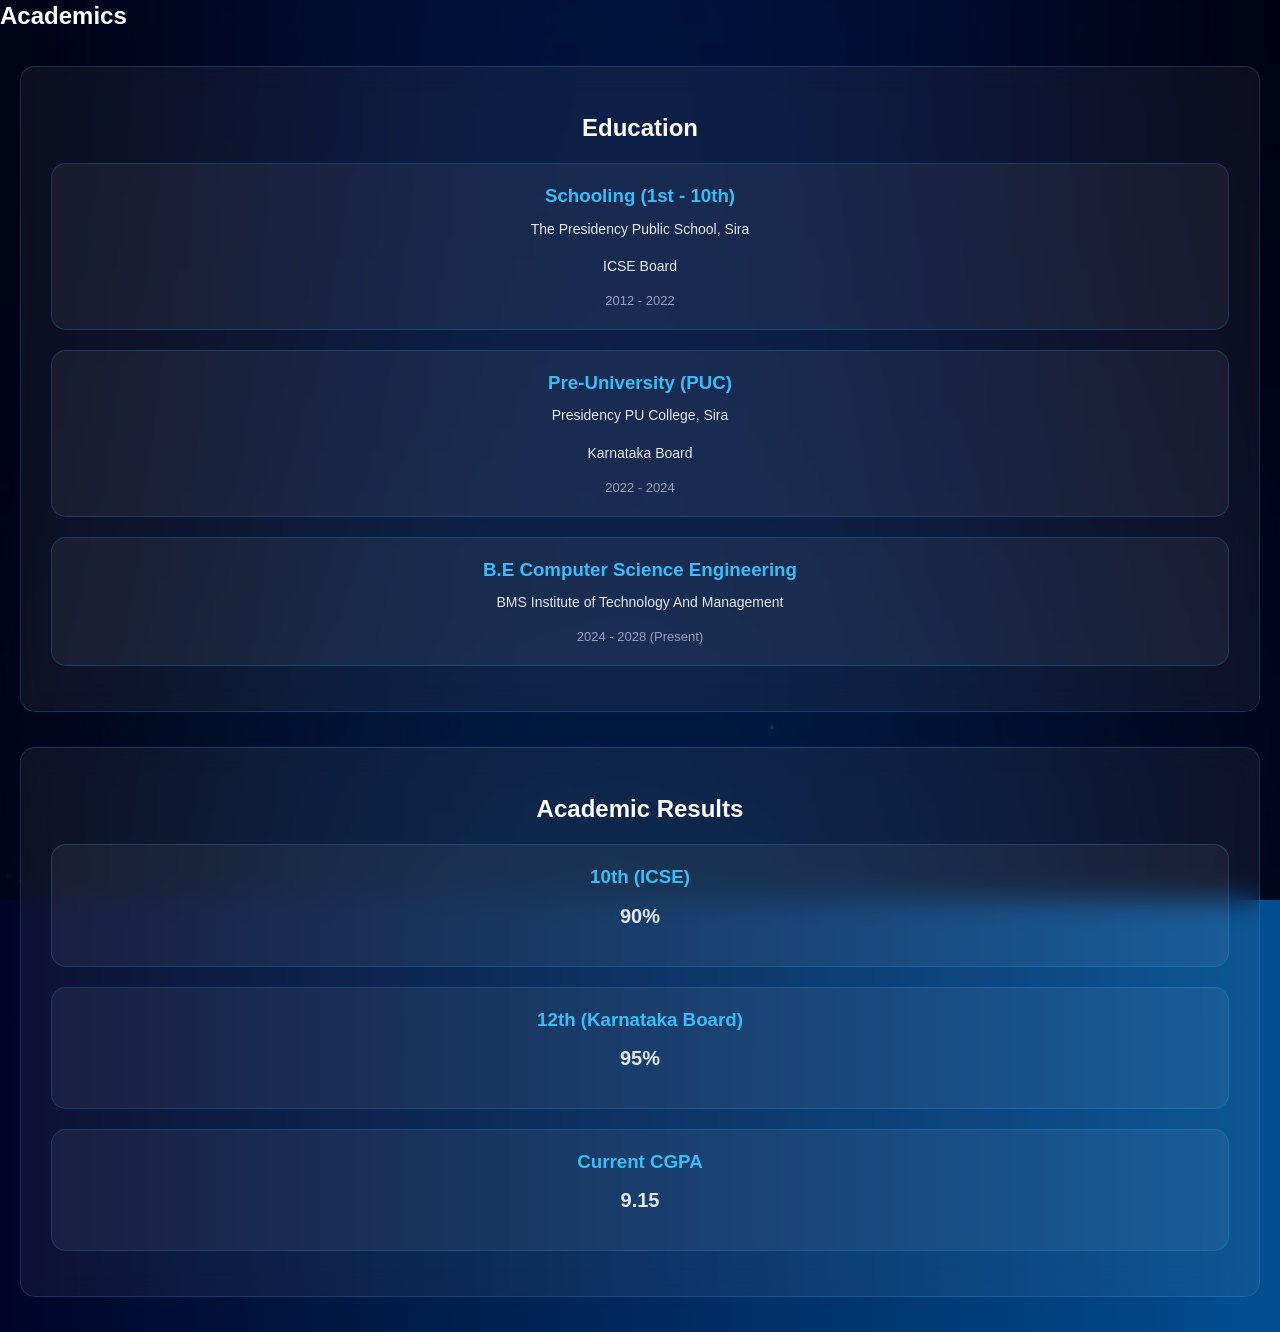
==== academics.html @ 0596db0f "Built My Portfolio website" ====
<!DOCTYPE html>
<html lang="en">
<head>
    <meta charset="UTF-8">
    <meta name="viewport" content="width=device-width, initial-scale=1.0">
    <title>Academics</title>

    <!-- SAME CSS -->
    <link rel="stylesheet" href="style.css">
</head>

<body>

<!-- 🔥 BACKGROUND -->
<div class="bg"></div>

<section class="page-title">
    <h1>Academics</h1>
</section>

<!-- 🎓 EDUCATION -->
<section class="big-card">

    <h2>Education</h2>

    <div class="edu-box">
        <h3>Schooling (1st - 10th)</h3>
        <p>The Presidency Public School, Sira</p>
        <p>ICSE Board</p>
        <span>2012 - 2022</span>
    </div>

    <div class="edu-box">
        <h3>Pre-University (PUC)</h3>
        <p>Presidency PU College, Sira</p>
        <p>Karnataka Board</p>
        <span>2022 - 2024</span>
    </div>

    <div class="edu-box">
        <h3>B.E Computer Science Engineering</h3>
        <p>BMS Institute of Technology And Management</p>
        <span>2024 - 2028 (Present)</span>
    </div>

</section>

<!-- 📊 RESULTS -->
<section class="big-card">

    <h2>Academic Results</h2>

    <div class="result-box">
        <h3>10th (ICSE)</h3>
        <p>90%</p>
    </div>

    <div class="result-box">
        <h3>12th (Karnataka Board)</h3>
        <p>95%</p>
    </div>

    <div class="result-box">
        <h3>Current CGPA</h3>
        <p>9.15</p>
    </div>

</section>

</body>
</html>
---- style.css ----
/* ================= GLOBAL ================= */
* {
    margin: 0;
    padding: 0;
    box-sizing: border-box;
    font-family: Arial, sans-serif;
}

body {
    color: white;
    overflow-x: hidden;
    background: linear-gradient(to right, #000428, #004e92);
}

/* ================= BACKGROUND ================= */
.bg {
    position: fixed;
    width: 100%;
    height: 100%;
    background: url('bg.jpg') no-repeat center/cover;
    z-index: -1;
}

.bg::after {
    content: "";
    position: absolute;
    width: 100%;
    height: 100%;
    background: rgba(0, 0, 0, 0.65);
}

/* ================= PROFILE ================= */
.profile {
    text-align: center;
    padding: 70px 20px 40px;
}

.profile img {
    width: 180px;
    height: 200px;
    border-radius: 10px;
    object-fit: cover;
    padding: 5px;
    background: linear-gradient(135deg, #38bdf8, #6366f1);

    box-shadow: 0 10px 30px rgba(0,0,0,0.6),
                0 0 20px rgba(56,189,248,0.4);

    transition: 0.3s;
}

.profile img:hover {
    transform: scale(1.05);
    box-shadow: 0 15px 40px rgba(0,0,0,0.8),
                0 0 25px rgba(56,189,248,0.6);
}

.profile h1 {
    font-size: 30px;
    color: #38bdf8;
}

.profile p {
    margin: 6px 0;
}

.summary {
    margin-top: 10px;
    font-size: 15px;
    color: #cbd5f5;
}

/* ================= COMMON CARD STYLE ================= */
.big-card,
.project-card,
.problem-box,
.journey-box,
.edu-box,
.result-box {
    background: rgba(255,255,255,0.05);
    border-radius: 15px;
    border: 1px solid rgba(56,189,248,0.2);
    transition: all 0.3s ease;
}

/* 🔥 UNIVERSAL HOVER EFFECT */
.big-card:hover,
.project-card:hover,
.problem-box:hover,
.journey-box:hover,
.edu-box:hover,
.result-box:hover {
    transform: translateY(-8px) scale(1.01);
    border-color: rgba(56,189,248,0.6);
    box-shadow: 
        0 15px 40px rgba(0,0,0,0.6),
        0 0 15px rgba(56,189,248,0.4);
}

/* ================= BIG CARD ================= */
.big-card {
    margin: 35px 20px;
    padding: 45px 30px;
    backdrop-filter: blur(14px);
    text-align: center;
}

/* ================= BUTTON ================= */
.btn {
    display: inline-block;
    padding: 10px 20px;
    background: linear-gradient(135deg, #38bdf8, #0ea5e9);
    color: black;
    text-decoration: none;
    border-radius: 8px;
    font-size: 14px;
    transition: 0.3s;
}

.btn:hover {
    transform: scale(1.05);
    box-shadow: 0 0 15px rgba(56,189,248,0.6);
}

/* ================= EDUCATION ================= */
.edu-box {
    margin-top: 20px;
    padding: 20px;
}

.edu-box h3 {
    color: #38bdf8;
    margin-bottom: 8px;
}

.edu-box p {
    font-size: 14px;
    color: #e2e8f0;
}

.edu-box span {
    font-size: 13px;
    color: #94a3b8;
}

/* ================= RESULT ================= */
.result-box {
    margin-top: 20px;
    padding: 20px;
    text-align: center;
}

.result-box h3 {
    color: #38bdf8;
    margin-bottom: 8px;
}

.result-box p {
    font-size: 20px;
    font-weight: bold;
    color: #e2e8f0;
}

/* ================= PROJECTS ================= */
.projects {
    padding: 50px 20px;
    text-align: center;
}

.projects h1 {
    font-size: 34px;
    margin-bottom: 30px;
    color: #8fd3ff;
}

.section-title {
    font-size: 26px;
    margin-bottom: 20px;
    color: #4fc3f7;
}

.project-card {
    width: 85%;
    margin: 25px auto;
    padding: 25px;
}

.project-card h2 {
    color: #4fc3f7;
    margin-bottom: 10px;
}

.project-card p {
    color: #ddd;
    line-height: 1.7;
    font-size: 15px;
}

.status-box {
    margin-top: 15px;
    padding: 12px;
    border-radius: 10px;
    background: rgba(255,255,255,0.03);
    border: 1px solid rgba(79,195,247,0.3);
    color: #cfefff;
    font-size: 14px;
}

/* ================= PROBLEM ================= */
.problem-section {
    padding: 50px 20px;
    text-align: center;
}

.problem-section h1 {
    font-size: 34px;
    color: #8fd3ff;
}

.problem-box {
    width: 85%;
    margin: 20px auto;
    padding: 25px;
    text-align: left;
}

/* ================= JOURNEY ================= */
.journey-section {
    padding: 50px 20px;
    text-align: center;
}

.journey-section h1 {
    font-size: 34px;
    color: #8fd3ff;
}

.journey-box {
    width: 85%;
    margin: 25px auto;
    padding: 25px;
    text-align: left;
}

/* ================= COMMON TEXT ================= */
.subtitle {
    max-width: 700px;
    margin: 0 auto 30px;
    color: #ddd;
}

ul {
    padding-left: 20px;
}

li {
    margin-bottom: 10px;
    color: #ddd;
}

/* ================= MOBILE ================= */
@media (max-width: 768px) {

    .project-card,
    .problem-box,
    .journey-box {
        width: 95%;
        padding: 18px;
    }

    .projects h1,
    .problem-section h1,
    .journey-section h1 {
        font-size: 26px;
    }

    .project-card p,
    li {
        font-size: 14px;
    }
}

@media (max-width: 600px) {

    .profile img {
        width: 110px;
        height: 110px;
    }

    .profile h1 {
        font-size: 22px;
    }

    .big-card {
        padding: 30px 20px;
        margin: 25px 15px;
    }
}
/* 🔥 GLOBAL TEXT SPACING FIX */
p {
    line-height: 1.8;
    margin-bottom: 12px;
}

li {
    line-height: 1.7;
    margin-bottom: 10px;
}

/* 🔥 HEADINGS SPACING */
h1, h2, h3 {
    line-height: 1.3;
    margin-bottom: 12px;
}

/* 🔥 BOX CONTENT SPACING */
.project-card p,
.problem-box p,
.journey-box p {
    line-height: 1.8;
    margin-bottom: 12px;
}

.project-card ul,
.problem-box ul,
.journey-box ul {
    margin-top: 10px;
}

/* 🔥 STATUS BOX FIX */
.status-box {
    line-height: 1.6;
}

/* 🔥 PREVENT TEXT OVERFLOW */
.project-card,
.problem-box,
.journey-box {
    word-wrap: break-word;
    overflow-wrap: break-word;
}

/* 🔥 EXTRA BOTTOM SPACE (fix overlapping end) */
.projects,
.problem-section,
.journey-section {
    padding-bottom: 60px;
}
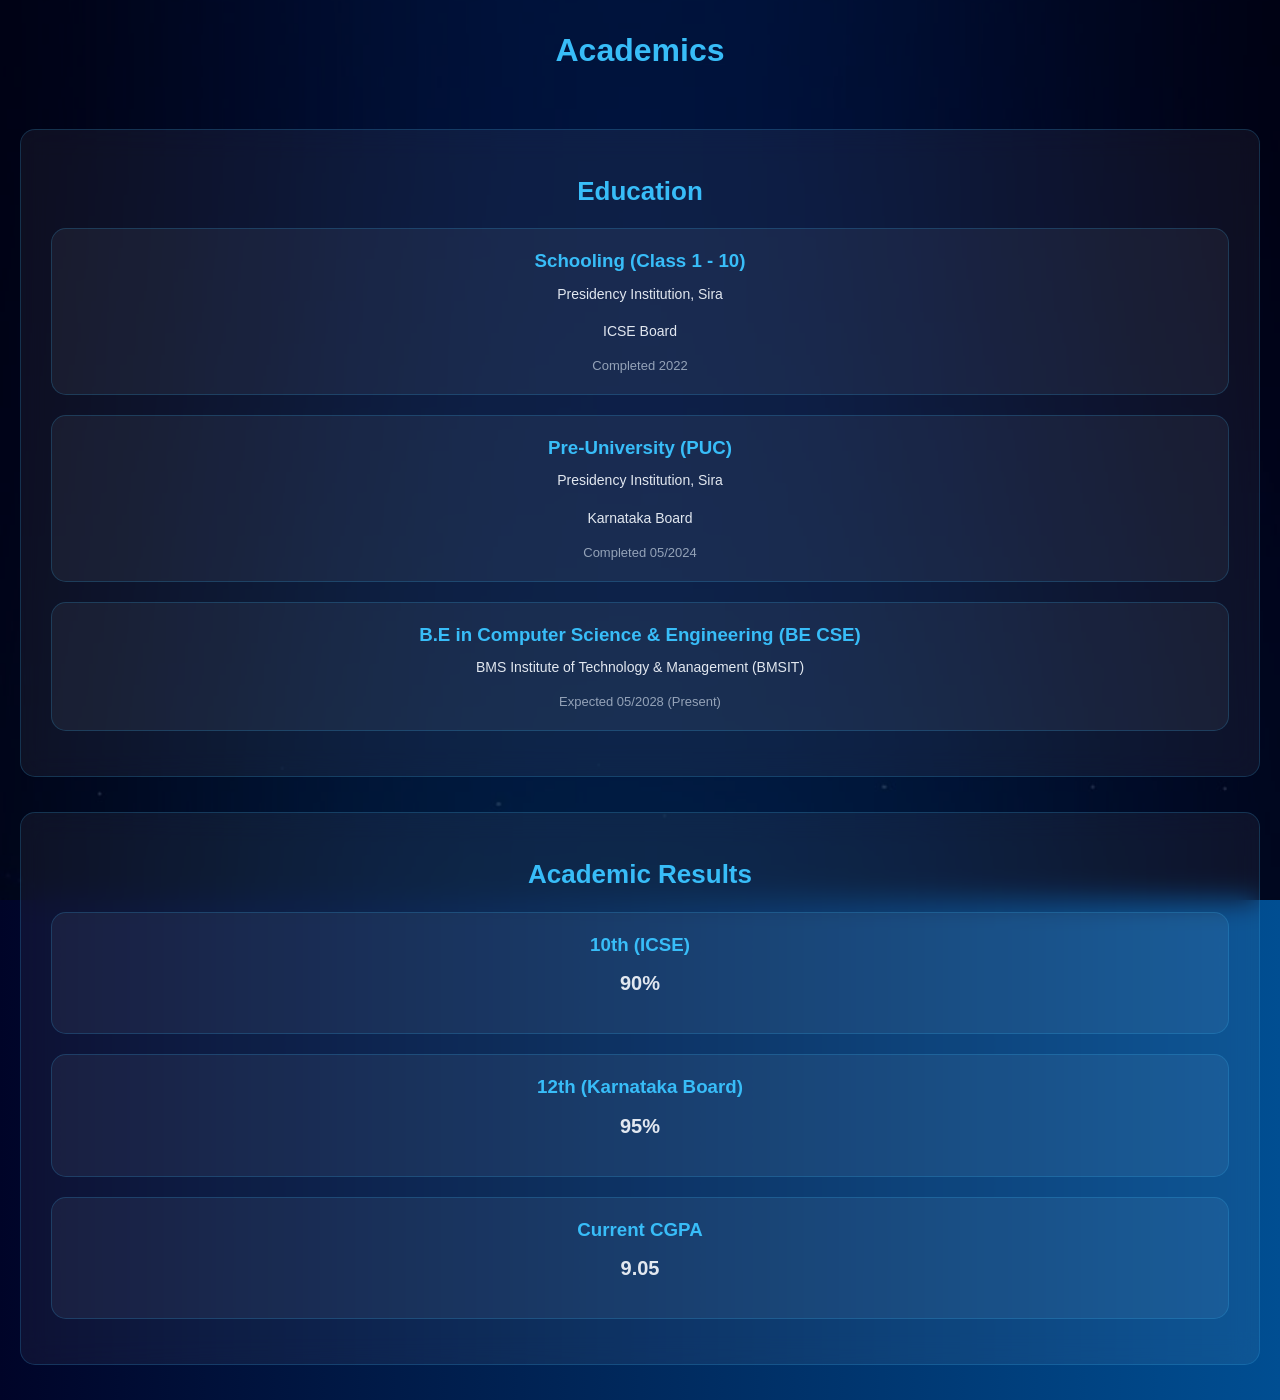
==== commit c1fb9ea1: "UPDATED MY PORTFOLIO WEBSITE" ====
--- a/academics.html
+++ b/academics.html
@@ -5,7 +5,6 @@
     <meta name="viewport" content="width=device-width, initial-scale=1.0">
     <title>Academics</title>
 
-    <!-- SAME CSS -->
     <link rel="stylesheet" href="style.css">
 </head>
 
@@ -14,6 +13,7 @@
 <!-- 🔥 BACKGROUND -->
 <div class="bg"></div>
 
+<!-- 🔥 PAGE TITLE -->
 <section class="page-title">
     <h1>Academics</h1>
 </section>
@@ -24,23 +24,23 @@
     <h2>Education</h2>
 
     <div class="edu-box">
-        <h3>Schooling (1st - 10th)</h3>
-        <p>The Presidency Public School, Sira</p>
+        <h3>Schooling (Class 1 - 10)</h3>
+        <p>Presidency Institution, Sira</p>
         <p>ICSE Board</p>
-        <span>2012 - 2022</span>
+        <span>Completed 2022</span>
     </div>
 
     <div class="edu-box">
         <h3>Pre-University (PUC)</h3>
-        <p>Presidency PU College, Sira</p>
+        <p>Presidency Institution, Sira</p>
         <p>Karnataka Board</p>
-        <span>2022 - 2024</span>
+        <span>Completed 05/2024</span>
     </div>
 
     <div class="edu-box">
-        <h3>B.E Computer Science Engineering</h3>
-        <p>BMS Institute of Technology And Management</p>
-        <span>2024 - 2028 (Present)</span>
+        <h3>B.E in Computer Science & Engineering (BE CSE)</h3>
+        <p>BMS Institute of Technology & Management (BMSIT)</p>
+        <span>Expected 05/2028 (Present)</span>
     </div>
 
 </section>
@@ -62,7 +62,7 @@
 
     <div class="result-box">
         <h3>Current CGPA</h3>
-        <p>9.15</p>
+        <p>9.05</p>
     </div>
 
 </section>
--- a/style.css
+++ b/style.css
@@ -345,4 +345,28 @@
 .problem-section,
 .journey-section {
     padding-bottom: 60px;
+}
+/* 🔥 PAGE TITLE FIX */
+.page-title {
+    text-align: center;
+    padding: 30px 10px 10px;
+}
+
+.page-title h1 {
+    font-size: 32px;
+    color: #38bdf8;   /* 🔥 FIXED COLOR */
+    font-weight: bold;
+}
+
+/* 🔥 BIG CARD HEADING ALIGNMENT */
+.big-card h2 {
+    font-size: 26px;
+    margin-bottom: 20px;
+    color: #38bdf8;
+    text-align: center;   /* 🔥 CENTER ALIGN */
+}
+
+/* 🔥 CENTER RESULT BOX CONTENT */
+.result-box {
+    text-align: center;
 }
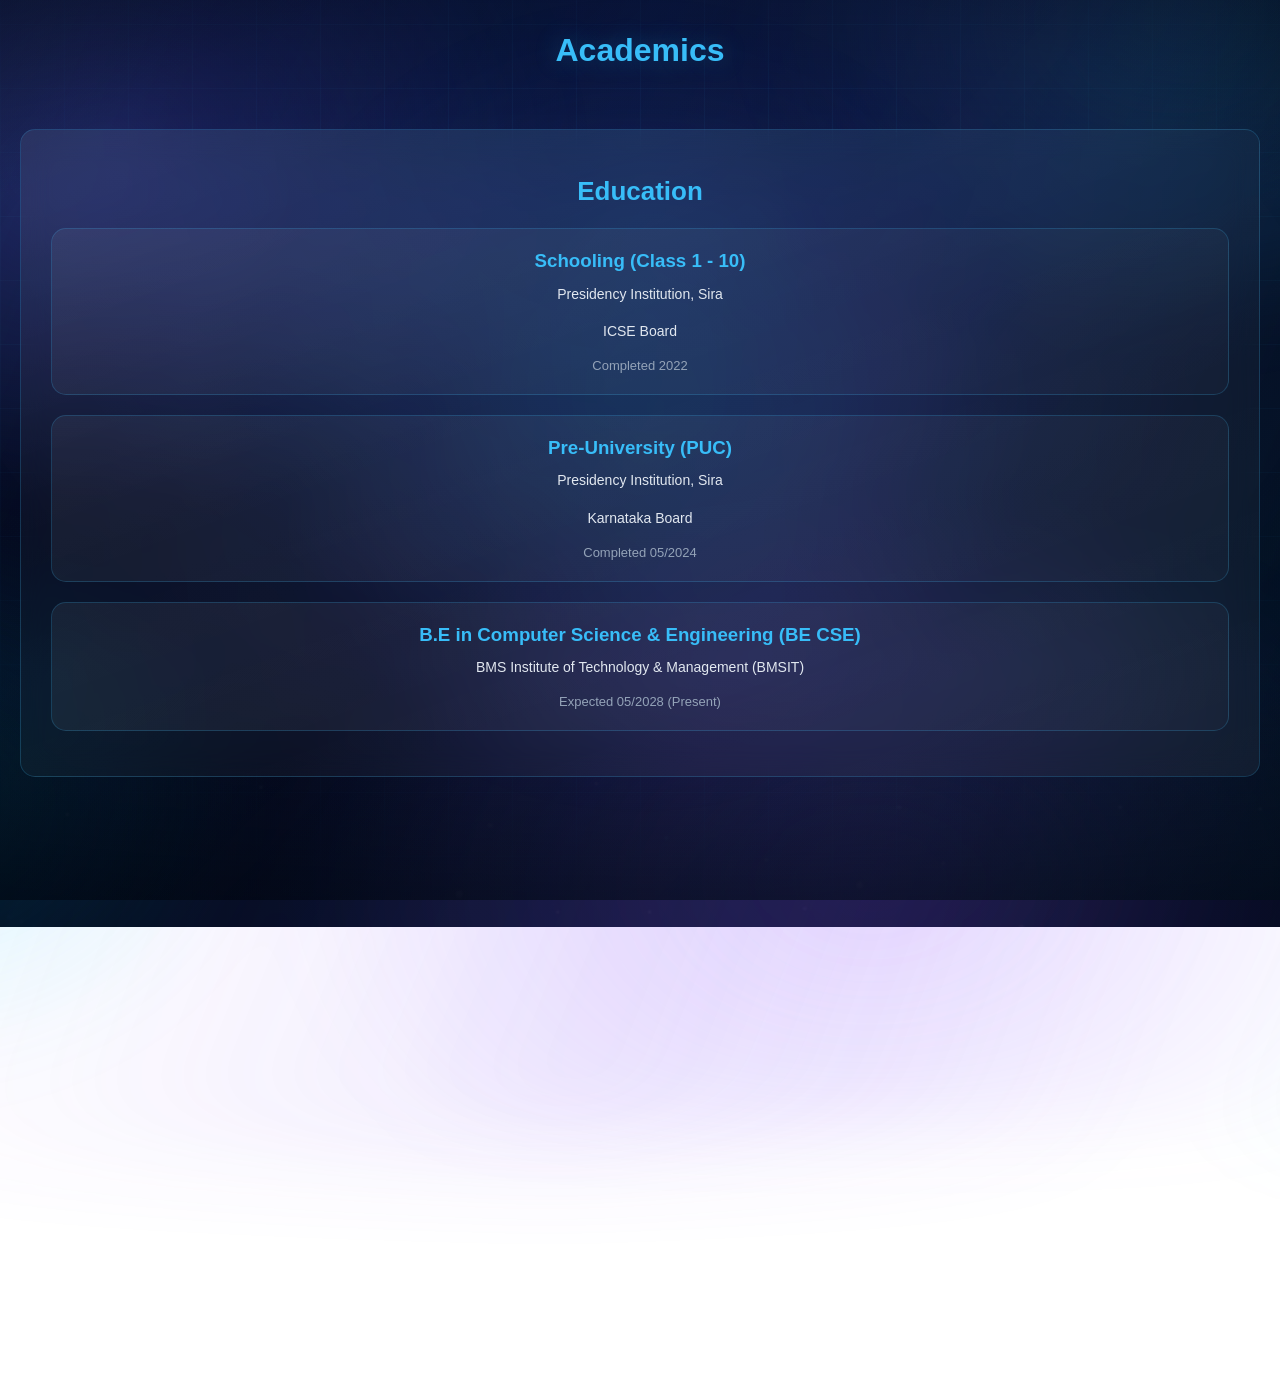
==== commit eddd397f: "UPDATED MY PORTFOLIO WEBSITE" ====
--- a/academics.html
+++ b/academics.html
@@ -6,6 +6,9 @@
     <title>Academics</title>
 
     <link rel="stylesheet" href="style.css">
+
+    <!-- Ambient background / motion system (visual only) -->
+    <script src="ambient.js"></script>
 </head>
 
 <body>
--- a/style.css
+++ b/style.css
@@ -369,4 +369,636 @@
 /* 🔥 CENTER RESULT BOX CONTENT */
 .result-box {
     text-align: center;
-}+}
+
+/* =================================================================
+   ✦ AMBIENT CINEMATIC BACKGROUND SYSTEM
+   Background / lighting / motion only. No layout or content changes.
+   All layers are fixed, pointer-events:none and sit behind content.
+   ================================================================= */
+
+:root {
+    /* Mouse parallax offsets, updated by ambient.js (-1 .. 1) */
+    --mx: 0;
+    --my: 0;
+
+    --amb-sky:     56, 189, 248;
+    --amb-indigo:  99, 102, 241;
+    --amb-cyan:    34, 211, 238;
+    --amb-violet: 139, 92, 246;
+}
+
+/* Deepen the base so light layers read as light, not haze */
+body {
+    background: radial-gradient(120% 120% at 50% -10%, #061733 0%, #030b1c 45%, #01060f 100%);
+    background-attachment: fixed;
+}
+
+/* ---------- Layer 0: photo base (existing .bg) ---------- */
+.bg {
+    z-index: -6;
+    transform: translate3d(calc(var(--mx) * -8px), calc(var(--my) * -8px), 0) scale(1.06);
+    transition: transform 1.2s cubic-bezier(.22, .61, .36, 1);
+    will-change: transform;
+}
+
+.bg::after {
+    /* keep the existing darkening, add a cool cinematic grade */
+    background:
+        radial-gradient(100% 100% at 50% 0%, rgba(6, 23, 51, .55) 0%, rgba(2, 8, 20, .82) 70%),
+        rgba(0, 0, 0, .55);
+}
+
+/* ---------- Layer 1: slow multi-gradient mesh ---------- */
+body::before {
+    content: "";
+    position: fixed;
+    inset: -25%;
+    z-index: -5;
+    pointer-events: none;
+    background:
+        radial-gradient(38% 42% at 22% 28%, rgba(var(--amb-indigo), .28) 0%, transparent 62%),
+        radial-gradient(34% 38% at 78% 18%, rgba(var(--amb-sky), .22) 0%, transparent 64%),
+        radial-gradient(46% 44% at 62% 82%, rgba(var(--amb-violet), .20) 0%, transparent 66%),
+        radial-gradient(30% 34% at 12% 76%, rgba(var(--amb-cyan), .16) 0%, transparent 62%);
+    filter: blur(38px) saturate(115%);
+    animation: amb-mesh 44s ease-in-out infinite alternate;
+    will-change: transform, opacity;
+}
+
+@keyframes amb-mesh {
+    0%   { transform: translate3d(0, 0, 0) scale(1);      opacity: .85; }
+    35%  { transform: translate3d(2.5%, -2%, 0) scale(1.07); opacity: 1; }
+    70%  { transform: translate3d(-2%, 1.5%, 0) scale(1.03); opacity: .9; }
+    100% { transform: translate3d(1%, 2.5%, 0) scale(1.09);  opacity: .95; }
+}
+
+/* ---------- Layer 2: aurora ribbons ---------- */
+body::after {
+    content: "";
+    position: fixed;
+    inset: -30% -15%;
+    z-index: -4;
+    pointer-events: none;
+    background:
+        linear-gradient(112deg,
+            transparent 12%,
+            rgba(var(--amb-sky), .16) 26%,
+            transparent 38%,
+            rgba(var(--amb-violet), .14) 54%,
+            transparent 66%,
+            rgba(var(--amb-cyan), .12) 80%,
+            transparent 92%);
+    background-size: 220% 220%;
+    background-position: 50% 50%;
+    filter: blur(46px);
+    opacity: .8;
+    /* transform-only so the blur is rasterised once and composited on the GPU */
+    animation: amb-aurora 38s ease-in-out infinite alternate;
+    will-change: transform;
+}
+
+@keyframes amb-aurora {
+    0%   { transform: translate3d(-6%, 0, 0) skewY(-3deg) scale(1);     opacity: .62; }
+    50%  { transform: translate3d(4%, 2%, 0) skewY(2deg) scale(1.08);   opacity: .9; }
+    100% { transform: translate3d(-2%, -2%, 0) skewY(-2deg) scale(1.03); opacity: .7; }
+}
+
+/* ---------- Ambient stage (injected by ambient.js) ---------- */
+.ambient {
+    position: fixed;
+    inset: 0;
+    z-index: -3;
+    overflow: hidden;
+    pointer-events: none;
+    contain: layout paint style;
+}
+
+/* --- Tech grid with slow parallax drift --- */
+.ambient-grid {
+    position: absolute;
+    inset: -40%;
+    background-image:
+        linear-gradient(rgba(var(--amb-sky), .085) 1px, transparent 1px),
+        linear-gradient(90deg, rgba(var(--amb-sky), .085) 1px, transparent 1px);
+    background-size: 64px 64px;
+    -webkit-mask-image: radial-gradient(58% 52% at 50% 42%, #000 0%, transparent 78%);
+            mask-image: radial-gradient(58% 52% at 50% 42%, #000 0%, transparent 78%);
+    transform: translate3d(calc(var(--mx) * 14px), calc(var(--my) * 14px), 0);
+    transition: transform 1.4s cubic-bezier(.22, .61, .36, 1);
+    animation: amb-grid 60s linear infinite;
+    will-change: transform;
+}
+
+@keyframes amb-grid {
+    from { background-position: 0 0, 0 0; }
+    to   { background-position: 64px 128px, 128px 64px; }
+}
+
+/* --- Drifting glow orbs --- */
+.ambient-orb {
+    position: absolute;
+    border-radius: 50%;
+    filter: blur(70px);
+    opacity: 0;
+    will-change: transform, opacity;
+}
+
+.ambient-orb.o1 {
+    width: 46vmax; height: 46vmax;
+    left: -12vmax; top: -10vmax;
+    background: radial-gradient(circle at 35% 35%, rgba(var(--amb-sky), .34), transparent 68%);
+    animation: amb-orb-1 42s ease-in-out infinite alternate;
+}
+
+.ambient-orb.o2 {
+    width: 40vmax; height: 40vmax;
+    right: -14vmax; top: 8vh;
+    background: radial-gradient(circle at 60% 40%, rgba(var(--amb-violet), .30), transparent 68%);
+    animation: amb-orb-2 52s ease-in-out infinite alternate;
+}
+
+.ambient-orb.o3 {
+    width: 52vmax; height: 52vmax;
+    left: 18vw; bottom: -22vmax;
+    background: radial-gradient(circle at 45% 55%, rgba(var(--amb-indigo), .30), transparent 70%);
+    animation: amb-orb-3 60s ease-in-out infinite alternate;
+}
+
+.ambient-orb.o4 {
+    width: 30vmax; height: 30vmax;
+    right: 10vw; bottom: -6vmax;
+    background: radial-gradient(circle at 50% 50%, rgba(var(--amb-cyan), .26), transparent 66%);
+    animation: amb-orb-4 36s ease-in-out infinite alternate;
+}
+
+@keyframes amb-orb-1 {
+    0%   { transform: translate3d(0, 0, 0) scale(1);       opacity: .55; }
+    50%  { transform: translate3d(16vw, 10vh, 0) scale(1.16); opacity: .85; }
+    100% { transform: translate3d(6vw, 26vh, 0) scale(1.05);  opacity: .62; }
+}
+
+@keyframes amb-orb-2 {
+    0%   { transform: translate3d(0, 0, 0) scale(1.05);        opacity: .5; }
+    50%  { transform: translate3d(-14vw, 20vh, 0) scale(1.2);  opacity: .8; }
+    100% { transform: translate3d(-4vw, 40vh, 0) scale(1);     opacity: .58; }
+}
+
+@keyframes amb-orb-3 {
+    0%   { transform: translate3d(0, 0, 0) scale(1);            opacity: .5; }
+    50%  { transform: translate3d(-18vw, -16vh, 0) scale(1.14); opacity: .78; }
+    100% { transform: translate3d(10vw, -30vh, 0) scale(1.04);  opacity: .6; }
+}
+
+@keyframes amb-orb-4 {
+    0%   { transform: translate3d(0, 0, 0) scale(1);           opacity: .45; }
+    50%  { transform: translate3d(-8vw, -22vh, 0) scale(1.22); opacity: .72; }
+    100% { transform: translate3d(4vw, -8vh, 0) scale(1.02);   opacity: .5; }
+}
+
+/* --- Soft light beams --- */
+.ambient-beam {
+    position: absolute;
+    top: -35vh;
+    height: 175vh;
+    filter: blur(28px);
+    opacity: 0;
+    will-change: transform, opacity;
+}
+
+.ambient-beam.b1 {
+    width: 9vw; left: 8vw;
+    background: linear-gradient(to bottom, transparent, rgba(var(--amb-sky), .16), transparent);
+    transform: rotate(16deg);
+    animation: amb-beam-a 26s ease-in-out infinite;
+}
+
+.ambient-beam.b2 {
+    width: 5vw; left: 46vw;
+    background: linear-gradient(to bottom, transparent, rgba(var(--amb-violet), .14), transparent);
+    transform: rotate(-13deg);
+    animation: amb-beam-b 34s ease-in-out infinite;
+    animation-delay: -8s;
+}
+
+.ambient-beam.b3 {
+    width: 12vw; right: 6vw;
+    background: linear-gradient(to bottom, transparent, rgba(var(--amb-cyan), .12), transparent);
+    transform: rotate(20deg);
+    animation: amb-beam-a 30s ease-in-out infinite;
+    animation-delay: -14s;
+}
+
+@keyframes amb-beam-a {
+    0%, 100% { transform: rotate(16deg) translate3d(-6vw, 0, 0) scaleY(.94); opacity: .35; }
+    50%      { transform: rotate(19deg) translate3d(8vw, 0, 0) scaleY(1.06); opacity: .75; }
+}
+
+@keyframes amb-beam-b {
+    0%, 100% { transform: rotate(-13deg) translate3d(5vw, 0, 0) scaleY(1);   opacity: .3; }
+    50%      { transform: rotate(-9deg) translate3d(-9vw, 0, 0) scaleY(1.08); opacity: .65; }
+}
+
+/* --- Floating blurred light particles --- */
+.ambient-particle {
+    position: absolute;
+    left: var(--p-x, 50%);
+    top: var(--p-y, 50%);
+    width: var(--p-size, 6px);
+    height: var(--p-size, 6px);
+    border-radius: 50%;
+    background: radial-gradient(circle, rgba(210, 238, 255, .85), rgba(var(--amb-sky), .35) 45%, transparent 70%);
+    filter: blur(1.5px);
+    opacity: 0;
+    animation: amb-float var(--p-dur, 30s) ease-in-out var(--p-delay, 0s) infinite;
+    will-change: transform, opacity;
+}
+
+@keyframes amb-float {
+    0%   { transform: translate3d(0, 12vh, 0) scale(.7);  opacity: 0; }
+    18%  { opacity: var(--p-op, .5); }
+    50%  { transform: translate3d(var(--p-dx, 4vw), -14vh, 0) scale(1.15); opacity: var(--p-op, .5); }
+    82%  { opacity: calc(var(--p-op, .5) * .55); }
+    100% { transform: translate3d(calc(var(--p-dx, 4vw) * -.6), -30vh, 0) scale(.8); opacity: 0; }
+}
+
+/* --- Occasional shimmer / light sweep --- */
+.ambient-sweep {
+    position: absolute;
+    top: -30vh;
+    left: -40vw;
+    width: 34vw;
+    height: 170vh;
+    background: linear-gradient(90deg,
+        transparent,
+        rgba(198, 230, 255, .05) 35%,
+        rgba(224, 242, 255, .11) 50%,
+        rgba(198, 230, 255, .05) 65%,
+        transparent);
+    filter: blur(24px);
+    transform: rotate(18deg) translate3d(0, 0, 0);
+    opacity: 0;
+    animation: amb-sweep 19s ease-in-out infinite;
+    animation-delay: 6s;
+    will-change: transform, opacity;
+}
+
+.ambient-sweep.s2 {
+    width: 22vw;
+    animation-duration: 27s;
+    animation-delay: 15s;
+    opacity: 0;
+}
+
+@keyframes amb-sweep {
+    0%       { transform: rotate(18deg) translate3d(0, 0, 0);     opacity: 0; }
+    8%       { opacity: .7; }
+    45%      { opacity: .85; }
+    75%      { opacity: 0; }
+    100%     { transform: rotate(18deg) translate3d(190vw, 0, 0); opacity: 0; }
+}
+
+/* --- Pointer-reactive ambient glow (deepest parallax layer) --- */
+.ambient-cursor {
+    position: absolute;
+    left: 50%;
+    top: 45%;
+    width: 62vmax;
+    height: 62vmax;
+    margin: -31vmax 0 0 -31vmax;
+    border-radius: 50%;
+    background: radial-gradient(circle,
+        rgba(var(--amb-sky), .17) 0%,
+        rgba(var(--amb-indigo), .09) 38%,
+        transparent 68%);
+    filter: blur(60px);
+    opacity: .85;
+    transform: translate3d(calc(var(--mx) * 26px), calc(var(--my) * 26px), 0);
+    transition: transform 1.6s cubic-bezier(.22, .61, .36, 1);
+    animation: amb-cursor-breathe 16s ease-in-out infinite alternate;
+    will-change: transform;
+}
+
+@keyframes amb-cursor-breathe {
+    0%   { opacity: .55; }
+    100% { opacity: .95; }
+}
+
+/* --- Depth vignette: protects text contrast, adds cinema framing --- */
+.ambient-vignette {
+    position: absolute;
+    inset: 0;
+    background:
+        radial-gradient(125% 95% at 50% 38%, transparent 42%, rgba(1, 5, 14, .58) 100%),
+        linear-gradient(to bottom, rgba(1, 5, 14, .34) 0%, transparent 22%, transparent 74%, rgba(1, 5, 14, .42) 100%);
+}
+
+/* --- Slow hue breathing across the whole stage --- */
+.ambient-tint {
+    position: absolute;
+    inset: 0;
+    background: linear-gradient(135deg, rgba(var(--amb-indigo), .10), transparent 50%, rgba(var(--amb-cyan), .08));
+    animation: amb-tint 30s ease-in-out infinite alternate;
+    will-change: opacity;
+}
+
+@keyframes amb-tint {
+    0%   { opacity: .35; }
+    50%  { opacity: .75; }
+    100% { opacity: .45; }
+}
+
+/* =================================================================
+   ✦ CARD AMBIENT LIGHTING
+   Pseudo-elements sit at z-index:-1 so text always stays on top.
+   ================================================================= */
+
+.big-card,
+.project-card,
+.problem-box,
+.journey-box,
+.edu-box,
+.result-box,
+.profile-card {
+    position: relative;
+    isolation: isolate;
+}
+
+/* Pulsing ambient glow behind each card */
+.big-card::before,
+.project-card::before,
+.problem-box::before,
+.journey-box::before {
+    content: "";
+    position: absolute;
+    inset: -1px;
+    z-index: -1;
+    border-radius: inherit;
+    background: radial-gradient(78% 120% at 50% 0%, rgba(var(--amb-sky), .16), transparent 68%);
+    opacity: .5;
+    animation: amb-card-pulse 9s ease-in-out infinite;
+    transition: opacity .45s ease;
+    pointer-events: none;
+}
+
+@keyframes amb-card-pulse {
+    0%, 100% { opacity: .34; }
+    50%      { opacity: .68; }
+}
+
+.big-card:hover::before,
+.project-card:hover::before,
+.problem-box:hover::before,
+.journey-box:hover::before {
+    opacity: 1;
+}
+
+/* Glassy sheen + slow shimmer sweep inside cards */
+.big-card,
+.project-card,
+.problem-box,
+.journey-box {
+    overflow: hidden;
+    background:
+        linear-gradient(160deg, rgba(255, 255, 255, .075) 0%, rgba(255, 255, 255, .028) 42%, rgba(255, 255, 255, .05) 100%);
+    backdrop-filter: blur(14px);
+    -webkit-backdrop-filter: blur(14px);
+}
+
+.big-card::after,
+.project-card::after,
+.problem-box::after,
+.journey-box::after {
+    content: "";
+    position: absolute;
+    top: -60%;
+    left: -70%;
+    width: 45%;
+    height: 220%;
+    z-index: -1;
+    background: linear-gradient(90deg, transparent, rgba(224, 244, 255, .10), transparent);
+    transform: rotate(18deg);
+    opacity: 0;
+    animation: amb-card-sheen 14s ease-in-out infinite;
+    pointer-events: none;
+}
+
+@keyframes amb-card-sheen {
+    0%, 62%  { transform: rotate(18deg) translate3d(0, 0, 0); opacity: 0; }
+    70%      { opacity: .9; }
+    100%     { transform: rotate(18deg) translate3d(340%, 0, 0); opacity: 0; }
+}
+
+/* Stagger the sheen so cards shimmer at different moments */
+.big-card:nth-of-type(2n)::after,
+.project-card:nth-of-type(2n)::after,
+.journey-box:nth-of-type(2n)::after { animation-delay: -4.5s; }
+
+.big-card:nth-of-type(3n)::after,
+.project-card:nth-of-type(3n)::after,
+.journey-box:nth-of-type(3n)::after { animation-delay: -9s; }
+
+/* Warmer, deeper lift on hover */
+.big-card:hover,
+.project-card:hover,
+.problem-box:hover,
+.journey-box:hover,
+.edu-box:hover,
+.result-box:hover {
+    box-shadow:
+        0 18px 48px rgba(0, 0, 0, .55),
+        0 0 24px rgba(var(--amb-sky), .22),
+        inset 0 1px 0 rgba(255, 255, 255, .10);
+}
+
+/* Nested boxes: lighter treatment, no sheen (avoids double motion) */
+.edu-box,
+.result-box {
+    background: linear-gradient(160deg, rgba(255, 255, 255, .06), rgba(255, 255, 255, .025));
+}
+
+/* Profile portrait: breathing halo */
+.profile-card::before {
+    content: "";
+    position: absolute;
+    left: 50%;
+    top: -6%;
+    width: 62vmin;
+    height: 62vmin;
+    max-width: 520px;
+    max-height: 520px;
+    z-index: -1;
+    transform: translate(-50%, 0);
+    background: radial-gradient(circle, rgba(var(--amb-sky), .20), rgba(var(--amb-indigo), .10) 45%, transparent 70%);
+    filter: blur(30px);
+    animation: amb-halo 11s ease-in-out infinite;
+    pointer-events: none;
+}
+
+@keyframes amb-halo {
+    0%, 100% { opacity: .55; transform: translate(-50%, 0) scale(1); }
+    50%      { opacity: .95; transform: translate(-50%, 0) scale(1.08); }
+}
+
+.profile img {
+    animation: amb-portrait 12s ease-in-out infinite;
+}
+
+@keyframes amb-portrait {
+    0%, 100% { box-shadow: 0 10px 30px rgba(0, 0, 0, .6), 0 0 20px rgba(var(--amb-sky), .35); }
+    50%      { box-shadow: 0 14px 38px rgba(0, 0, 0, .7), 0 0 32px rgba(var(--amb-violet), .45); }
+}
+
+/* Headings pick up a faint luminous glow */
+.profile h1,
+.page-title h1,
+.projects h1,
+.problem-section h1,
+.journey-section h1 {
+    text-shadow: 0 0 26px rgba(var(--amb-sky), .30);
+}
+
+/* Buttons: living gradient + glow */
+.btn {
+    background: linear-gradient(115deg, #38bdf8, #6366f1, #22d3ee, #38bdf8);
+    background-size: 300% 100%;
+    animation: amb-btn 12s ease infinite;
+    box-shadow: 0 6px 20px rgba(var(--amb-sky), .22);
+}
+
+@keyframes amb-btn {
+    0%, 100% { background-position: 0% 50%; }
+    50%      { background-position: 100% 50%; }
+}
+
+.btn:hover {
+    box-shadow: 0 0 26px rgba(var(--amb-sky), .55), 0 8px 26px rgba(0, 0, 0, .4);
+}
+
+/* =================================================================
+   ✦ SCROLL REVEAL (enabled only when JS is active)
+   ================================================================= */
+
+/* Hidden state is driven by html.js-reveal so it applies before first paint
+   (no flash of content). JS removes the class if it cannot take over. */
+html.js-reveal .big-card,
+html.js-reveal .project-card,
+html.js-reveal .problem-box,
+html.js-reveal .journey-box,
+html.js-reveal .profile-card {
+    opacity: 0;
+    transform: translate3d(0, 26px, 0);
+    transition:
+        opacity .9s cubic-bezier(.22, .61, .36, 1),
+        transform .9s cubic-bezier(.22, .61, .36, 1);
+    will-change: opacity, transform;
+}
+
+html.js-reveal .amb-in {
+    opacity: 1;
+    transform: none;
+}
+
+/* Once revealed, hand control back to the original hover transition */
+html.js-reveal .amb-done {
+    transition: all .3s ease;
+    will-change: auto;
+}
+
+/* =================================================================
+   ✦ RESPONSIVE INTENSITY
+   ================================================================= */
+
+@media (max-width: 900px) {
+    .ambient-beam.b2 { display: none; }
+    .ambient-grid { background-size: 48px 48px; }
+    .ambient-orb { filter: blur(52px); }
+    .ambient-cursor { filter: blur(44px); opacity: .6; }
+    body::before { filter: blur(30px) saturate(110%); }
+    body::after  { filter: blur(34px); }
+}
+
+@media (max-width: 600px) {
+    /* Trim the heaviest layers on small screens, keep the premium feel */
+    .ambient-beam,
+    .ambient-sweep.s2 { display: none; }
+
+    .ambient-orb.o4,
+    .ambient-cursor { display: none; }
+    .ambient-orb { filter: blur(40px); }
+
+    .big-card,
+    .project-card,
+    .problem-box,
+    .journey-box {
+        backdrop-filter: blur(9px);
+        -webkit-backdrop-filter: blur(9px);
+    }
+
+    .big-card::after,
+    .project-card::after,
+    .problem-box::after,
+    .journey-box::after { display: none; }
+
+    .profile-card::before { width: 78vmin; height: 78vmin; }
+}
+
+/* Touch devices: parallax is meaningless, keep layers still-ish */
+@media (hover: none) {
+    .bg { transform: scale(1.04); }
+    .ambient-grid { transform: none; }
+    .ambient-cursor { transform: none; }
+}
+
+/* =================================================================
+   ✦ ACCESSIBILITY: honour reduced-motion
+   ================================================================= */
+
+@media (prefers-reduced-motion: reduce) {
+    .bg,
+    body::before,
+    body::after,
+    .ambient-grid,
+    .ambient-orb,
+    .ambient-beam,
+    .ambient-particle,
+    .ambient-sweep,
+    .ambient-cursor,
+    .ambient-tint,
+    .profile img,
+    .profile-card::before,
+    .btn,
+    .big-card::before,
+    .project-card::before,
+    .problem-box::before,
+    .journey-box::before,
+    .big-card::after,
+    .project-card::after,
+    .problem-box::after,
+    .journey-box::after {
+        animation: none !important;
+        transition: none !important;
+    }
+
+    .bg { transform: scale(1.02); }
+    .ambient-particle,
+    .ambient-sweep { display: none; }
+
+    .ambient-orb { opacity: .5; }
+    .ambient-beam { opacity: .4; }
+
+    .big-card::before,
+    .project-card::before,
+    .problem-box::before,
+    .journey-box::before { opacity: .45; }
+
+    html.js-reveal .big-card,
+    html.js-reveal .project-card,
+    html.js-reveal .problem-box,
+    html.js-reveal .journey-box,
+    html.js-reveal .profile-card {
+        opacity: 1;
+        transform: none;
+        transition: none;
+    }
+}
